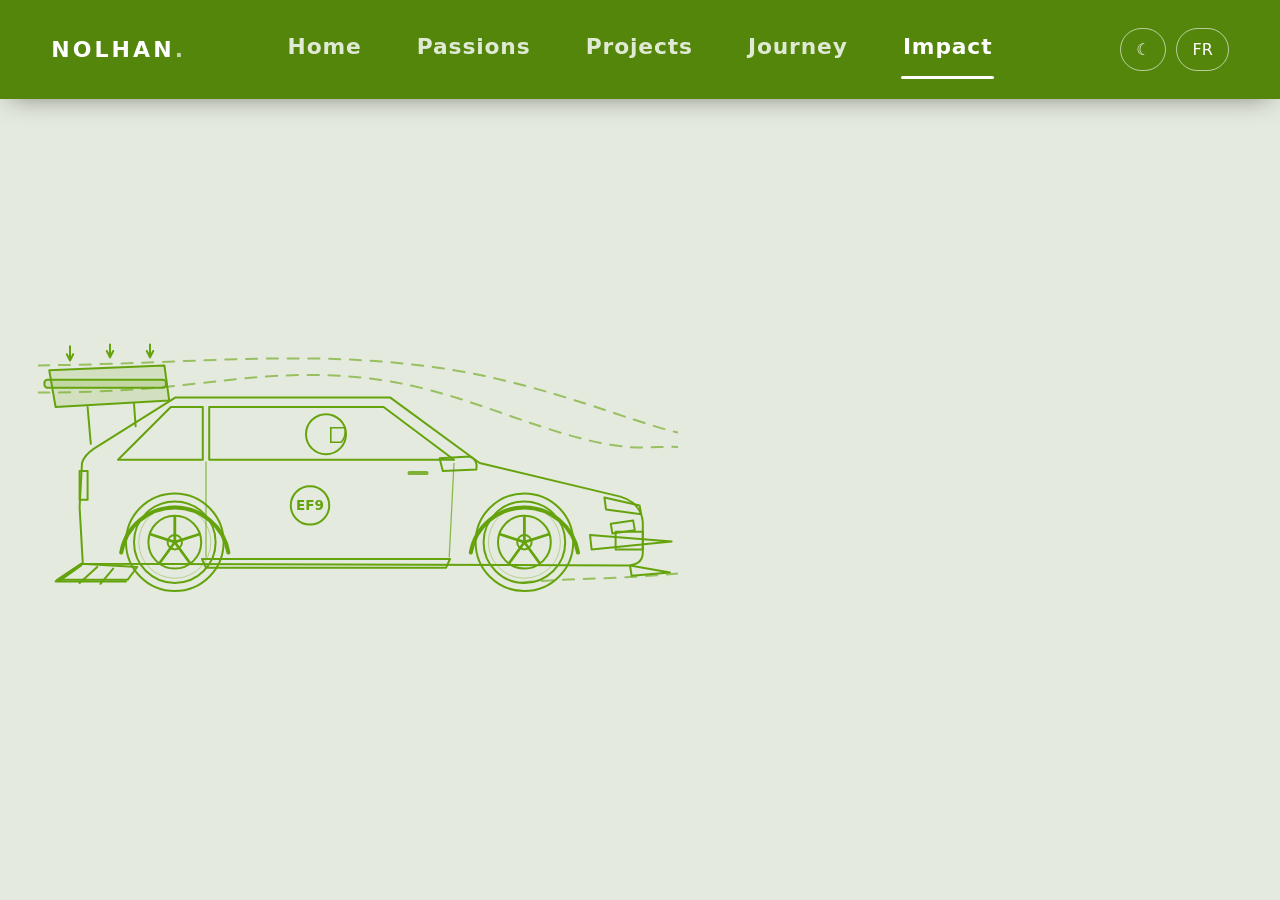
==== apports.html @ c59e37da "First Push Initialisation du site Web" ====
<!doctype html>
<html lang="fr" data-theme="light">
<head>
  <meta charset="utf-8">
  <meta name="viewport" content="width=device-width, initial-scale=1, viewport-fit=cover">
  <title>Nolhan — Portfolio</title>
  <link rel="stylesheet" href="css/base.css">
  <link rel="stylesheet" href="css/layout.css">
  <link rel="stylesheet" href="css/subpage.css">
</head>
<body data-page="apports">
  <header id="header" class="site-header"></header>
  <div id="bg" aria-hidden="true"></div>
  <main id="app"></main>
  <footer id="footer" class="site-footer"></footer>
  <script type="module" src="js/pages/apports.js"></script>
</body>
</html>
---- css/base.css ----
/* Design tokens, thèmes, couleur dominante par page */
:root{--bg:#f6f4fa;--fg:#1a1624;--mut:#625c78;--paper:#f4f1ea;--ink:#23324a;--card:#fff;--hl:#f59e0b;--accent:#4c1d95;color-scheme:light}
:root[data-theme=dark]{--bg:#0e0b16;--fg:#efeaf8;--mut:#a59fba;--paper:#12203a;--ink:#cfe0ff;--card:#1a1424;color-scheme:dark}
body[data-page=home]{--accent:#4c1d95}
body[data-page=passions]{--accent:#e8590c}
body[data-page=projets]{--accent:#0d9488}
body[data-page=parcours]{--accent:#2563eb}
body[data-page=apports]{--accent:#65a30d}
*{box-sizing:border-box}
body{margin:0;font:16px/1.6 system-ui,-apple-system,"Segoe UI",sans-serif;color:var(--fg);background:color-mix(in srgb,var(--accent) 12%,var(--bg));transition:background .5s;overflow-x:hidden}
h1,h2,h3{line-height:1.15;margin:0 0 .4em;letter-spacing:-.02em}
h1{font-size:clamp(34px,5vw,60px)}h2{font-size:clamp(24px,3vw,34px)}
p{color:var(--mut);margin:0 0 1em}
.accent{color:color-mix(in srgb,var(--accent) 65%,var(--fg))}
.eyebrow{font-size:13px;font-weight:700;letter-spacing:.12em;color:color-mix(in srgb,var(--accent) 65%,var(--fg))}
.hint{font-size:14px;color:var(--mut)}
---- css/layout.css ----
/* Éléments communs : header, footer, hero, boutons */
.btn{display:inline-block;background:var(--accent);color:#fff;border:0;border-radius:99px;padding:11px 24px;font:600 15px inherit;cursor:pointer;text-decoration:none}
/* ===== Header : plus présent, onglets centrés, barre blanche sous l'onglet actif ===== */
.site-header{position:fixed;inset:0 0 auto;z-index:20;display:grid;grid-template-columns:1fr auto 1fr;align-items:center;gap:24px;
  padding:calc(20px + env(safe-area-inset-top,0px)) clamp(20px,4vw,56px) 20px;color:#fff;
  background:color-mix(in srgb,var(--accent) 82%,#000);box-shadow:0 6px 28px -10px #0008;transition:transform .35s,background .5s}
.site-header.hide{transform:translateY(-110%)}
.logo{justify-self:start;font-size:22px;font-weight:800;letter-spacing:.14em;color:#fff;text-decoration:none}.logo b{opacity:.65}
.nav{display:flex;gap:clamp(24px,4vw,64px);justify-content:center}
.nav a{position:relative;display:block;padding:10px 2px 14px;font-size:clamp(17px,1.7vw,23px);font-weight:600;letter-spacing:.04em;color:#fff;text-decoration:none;white-space:nowrap;
  opacity:.82;transition:transform .25s ease,opacity .25s}
.nav a::after{content:"";position:absolute;left:0;right:0;bottom:0;height:3px;border-radius:2px;background:#fff;transform:scaleX(0);transition:transform .3s ease}
.nav a:hover{transform:translateY(5px);opacity:1}                 /* le texte descend un peu au survol */
.nav a.on{opacity:1}.nav a.on::after{transform:scaleX(1)}         /* barre blanche sous l'onglet actif */
.tools{justify-self:end;display:flex;gap:10px}
.btn-ghost{border:1.5px solid #fff9;background:none;color:#fff;border-radius:99px;padding:8px 15px;cursor:pointer;font:inherit;font-size:16px}
.btn-ghost:hover{background:#fff2}
main{position:relative;z-index:2}
.hero{min-height:100vh;display:flex;align-items:center;justify-content:flex-end;padding:130px 6vw 40px}
.hero__text{width:min(44%,540px)}
.site-footer{position:relative;z-index:2;display:flex;flex-wrap:wrap;gap:14px 28px;justify-content:space-between;align-items:center;padding:28px 6vw calc(28px + env(safe-area-inset-bottom,0px));background:var(--card);border-top:3px solid var(--accent);font-size:14px;color:var(--mut)}
.site-footer a{color:var(--fg);margin-right:18px;text-decoration:none;font-weight:600}.site-footer a:hover{color:var(--accent)}

@media(max-width:800px){.hero__text{width:100%;background:color-mix(in srgb,var(--bg) 78%,transparent);padding:20px;border-radius:16px}
.site-header{grid-template-columns:1fr auto;gap:10px 12px}.nav{grid-column:1/-1;grid-row:2;gap:10px;justify-content:space-between}.nav a{font-size:14.5px;padding-inline:0}}
---- css/subpage.css ----
/* Pages secondaires : fond schéma, sections révélées au scroll, CV */
#bg{position:fixed;inset:0;z-index:0;pointer-events:none;display:flex;align-items:center;will-change:transform}
#bg .bg-art{height:80vh;width:auto;max-width:50vw;margin:6vh 0 0 3vw}
.defs{position:absolute;width:0;height:0}
.ln{fill:none;stroke:var(--accent);stroke-width:2.5;stroke-linejoin:round;stroke-linecap:round}
.fa{fill:color-mix(in srgb,var(--accent) 14%,transparent)}
.flow{stroke-dasharray:14 12;animation:flow 1.2s linear infinite;opacity:.6}@keyframes flow{to{stroke-dashoffset:-26}}
.sections{max-width:1000px;margin:0 auto;padding:0 6vw 90px;display:grid;gap:90px}
.item{display:grid;grid-template-columns:1fr 1fr;gap:34px;align-items:center;opacity:0;transform:translateY(40px);transition:opacity .8s,transform .8s}
.item.in{opacity:1;transform:none}.item:nth-child(even) .item__img{order:2}
.item__img{aspect-ratio:4/3;border-radius:18px;display:grid;place-items:center;color:#fff;font-size:13px;background:linear-gradient(135deg,var(--accent),color-mix(in srgb,var(--accent) 35%,var(--bg)));box-shadow:0 20px 40px -20px var(--accent)}
.cv{max-width:1000px;margin:0 auto 90px;padding:0 6vw}
.cv__viewer{width:100%;height:520px;border-radius:14px;background:var(--card);border-top:6px solid var(--accent);margin-bottom:18px}
@media(max-width:800px){#bg .bg-art{width:110vw;max-width:none;height:auto}.item{grid-template-columns:1fr}.item:nth-child(even) .item__img{order:0}}
.dash{stroke-dasharray:10 6 3 6;stroke-width:1.2;opacity:.55}
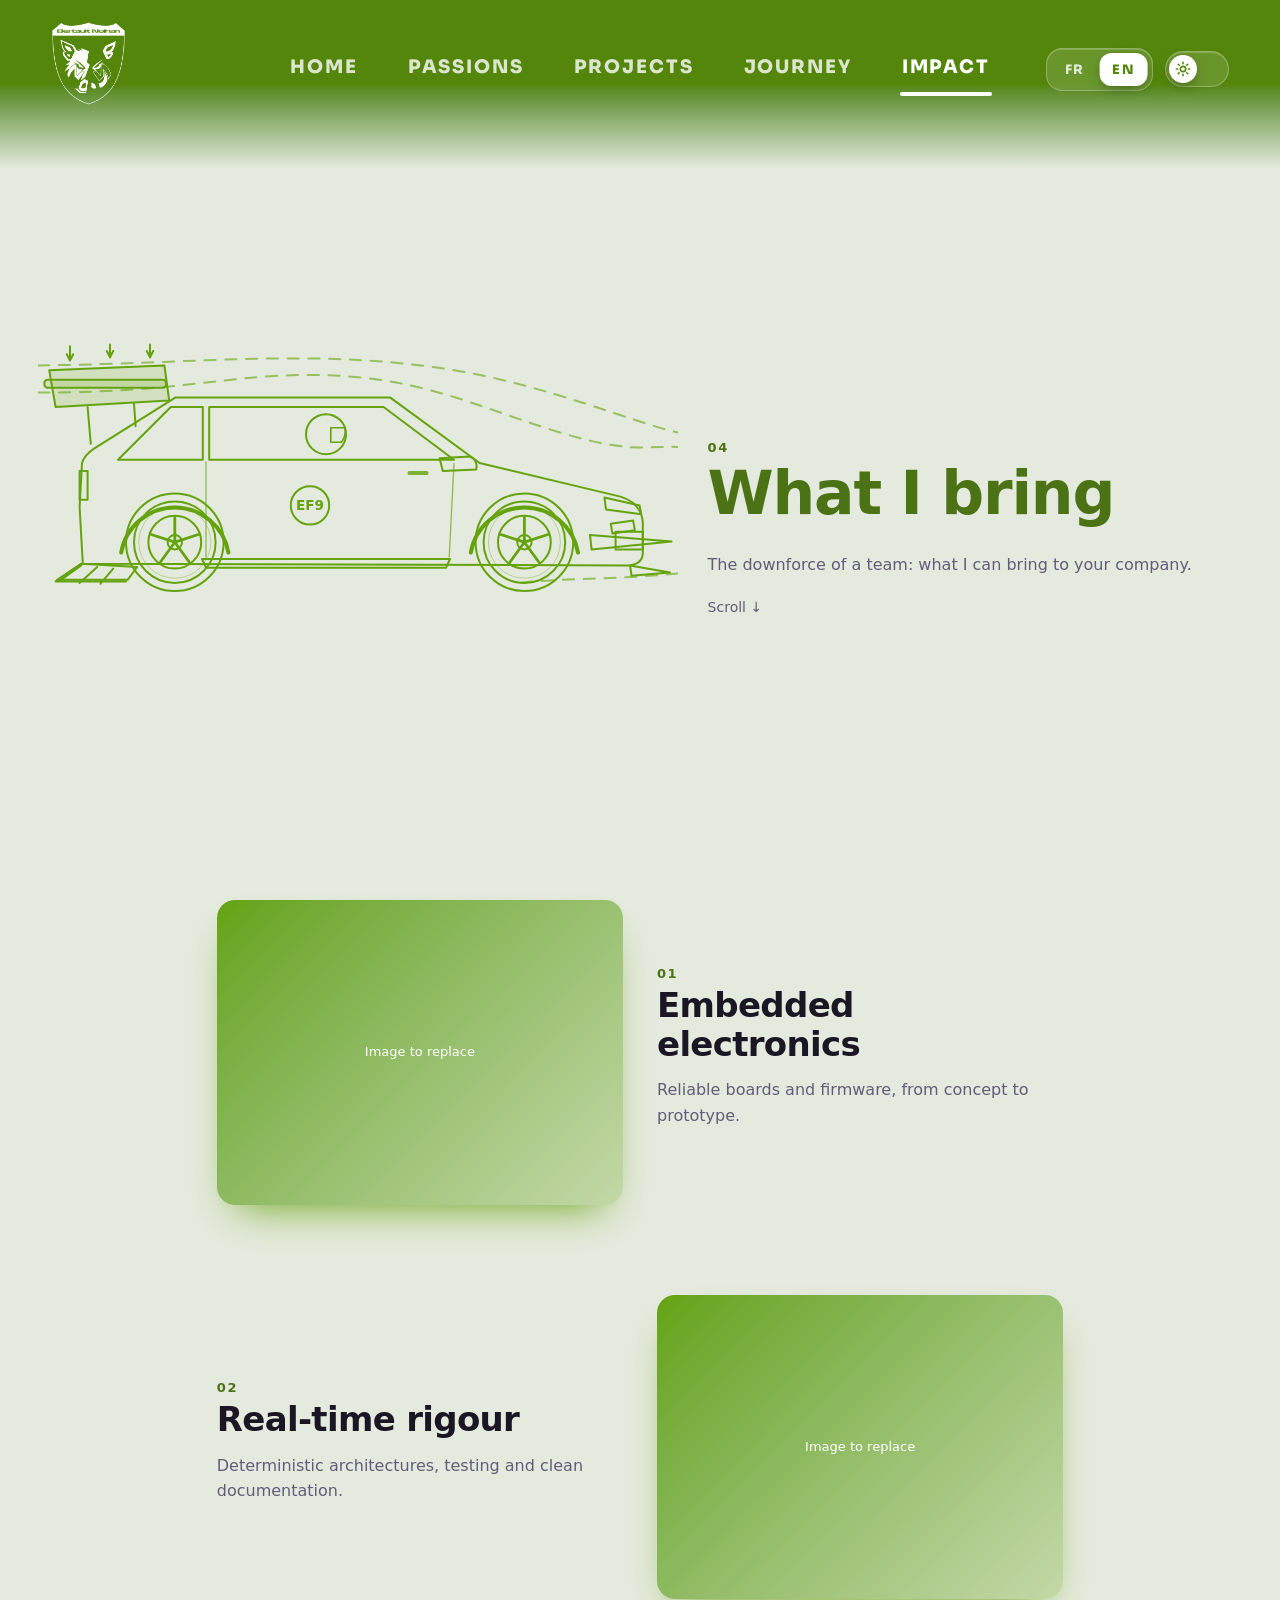
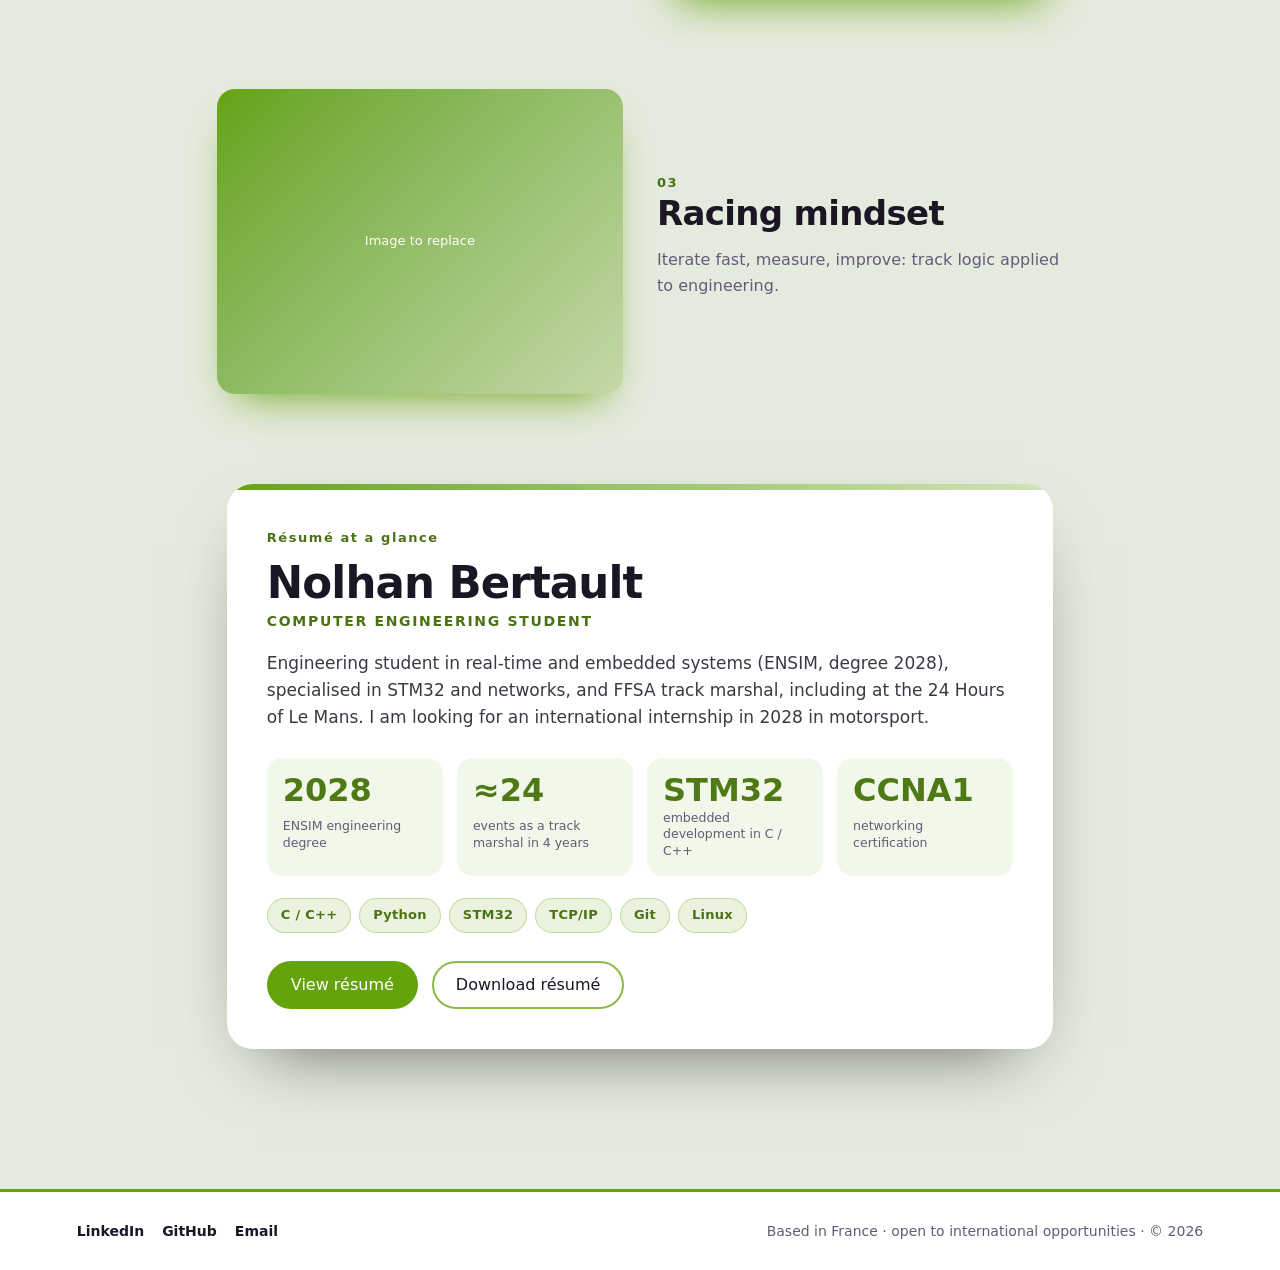
==== commit 3166b906: "Add bilingual web CV and summary section Add a dedicated CV page with localized skills, experience, " ====
--- a/apports.html
+++ b/apports.html
@@ -3,10 +3,11 @@
 <head>
   <meta charset="utf-8">
   <meta name="viewport" content="width=device-width, initial-scale=1, viewport-fit=cover">
-  <title>Nolhan — Portfolio</title>
+  <title>Nolhan — Apports</title>
   <link rel="stylesheet" href="css/base.css">
   <link rel="stylesheet" href="css/layout.css">
   <link rel="stylesheet" href="css/subpage.css">
+  <link rel="stylesheet" href="css/cv.css">
 </head>
 <body data-page="apports">
   <header id="header" class="site-header"></header>
--- a/css/base.css
+++ b/css/base.css
@@ -1,5 +1,5 @@
 /* Design tokens, thèmes, couleur dominante par page */
-:root{--bg:#f6f4fa;--fg:#1a1624;--mut:#625c78;--paper:#f4f1ea;--ink:#23324a;--card:#fff;--hl:#f59e0b;--accent:#4c1d95;color-scheme:light}
+:root{--bg:#f6f4fa;--fg:#1a1624;--mut:#625c78;--paper:#f4f1ea;--ink:#23324a;--card:#fff;--hl:#c20396;--accent:#4c1d95;color-scheme:light}
 :root[data-theme=dark]{--bg:#0e0b16;--fg:#efeaf8;--mut:#a59fba;--paper:#12203a;--ink:#cfe0ff;--card:#1a1424;color-scheme:dark}
 body[data-page=home]{--accent:#4c1d95}
 body[data-page=passions]{--accent:#e8590c}
--- a/css/layout.css
+++ b/css/layout.css
@@ -1,22 +1,37 @@
+@import url('https://fonts.googleapis.com/css2?family=Sora:wght@700;800&display=swap');
 /* Éléments communs : header, footer, hero, boutons */
 .btn{display:inline-block;background:var(--accent);color:#fff;border:0;border-radius:99px;padding:11px 24px;font:600 15px inherit;cursor:pointer;text-decoration:none}
-/* ===== Header : plus présent, onglets centrés, barre blanche sous l'onglet actif ===== */
+/* ===== Header : dégradé jusqu'à la couleur du fond, typo Sora, commandes « verre » ===== */
 .site-header{position:fixed;inset:0 0 auto;z-index:20;display:grid;grid-template-columns:1fr auto 1fr;align-items:center;gap:24px;
-  padding:calc(20px + env(safe-area-inset-top,0px)) clamp(20px,4vw,56px) 20px;color:#fff;
-  background:color-mix(in srgb,var(--accent) 82%,#000);box-shadow:0 6px 28px -10px #0008;transition:transform .35s,background .5s}
+  padding:calc(22px + env(safe-area-inset-top,0px)) clamp(20px,4vw,56px) 52px;color:#fff;font-family:"Sora","Segoe UI",system-ui,sans-serif;
+  --hd:color-mix(in srgb,var(--accent) 82%,#000);
+  background:linear-gradient(to bottom,var(--hd) 0,var(--hd) 50%,color-mix(in srgb,var(--accent) 12%,var(--bg)) 100%);  /* se fond dans la couleur du fond de la page */
+  transition:transform .35s,background .5s}
 .site-header.hide{transform:translateY(-110%)}
-.logo{justify-self:start;font-size:22px;font-weight:800;letter-spacing:.14em;color:#fff;text-decoration:none}.logo b{opacity:.65}
-.nav{display:flex;gap:clamp(24px,4vw,64px);justify-content:center}
-.nav a{position:relative;display:block;padding:10px 2px 14px;font-size:clamp(17px,1.7vw,23px);font-weight:600;letter-spacing:.04em;color:#fff;text-decoration:none;white-space:nowrap;
-  opacity:.82;transition:transform .25s ease,opacity .25s}
-.nav a::after{content:"";position:absolute;left:0;right:0;bottom:0;height:3px;border-radius:2px;background:#fff;transform:scaleX(0);transition:transform .3s ease}
-.nav a:hover{transform:translateY(5px);opacity:1}                 /* le texte descend un peu au survol */
-.nav a.on{opacity:1}.nav a.on::after{transform:scaleX(1)}         /* barre blanche sous l'onglet actif */
-.tools{justify-self:end;display:flex;gap:10px}
-.btn-ghost{border:1.5px solid #fff9;background:none;color:#fff;border-radius:99px;padding:8px 15px;cursor:pointer;font:inherit;font-size:16px}
-.btn-ghost:hover{background:#fff2}
+.logo{justify-self:start;font-size:24px;font-weight:800;letter-spacing:.16em;color:#fff;text-decoration:none}.logo b{opacity:.6}
+.nav{display:flex;gap:clamp(22px,3.6vw,58px);justify-content:center}
+.nav a{position:relative;display:block;padding:10px 2px 14px;font-size:clamp(14px,1.45vw,19px);font-weight:800;letter-spacing:.1em;text-transform:uppercase;
+  color:#fff;text-decoration:none;white-space:nowrap;opacity:.8;transition:transform .25s ease,opacity .25s}
+.nav a::after{content:"";position:absolute;left:0;right:0;bottom:0;height:4px;border-radius:3px;background:#fff;transform:scaleX(0);transition:transform .3s ease}
+.nav a:hover{transform:translateY(5px);opacity:1}
+.nav a.on{opacity:1}.nav a.on::after{transform:scaleX(1)}
+.tools{justify-self:end;display:flex;gap:12px;align-items:center}
+/* sélecteur de langue : capsule en verre avec curseur blanc qui glisse */
+.seg{position:relative;display:grid;grid-template-columns:1fr 1fr;padding:4px;border-radius:16px;cursor:pointer;color:#fff;font:800 13px/1 "Sora","Segoe UI",system-ui,sans-serif;letter-spacing:.1em;
+  background:#ffffff22;border:1px solid #ffffff44;backdrop-filter:blur(10px);box-shadow:inset 0 1px 0 #ffffff33}
+.seg span{position:relative;z-index:1;padding:10px 13px;text-align:center;opacity:.8;transition:color .3s,opacity .3s}
+.seg__thumb{position:absolute;top:4px;bottom:4px;left:4px;width:calc(50% - 4px);border-radius:12px;background:#fff;box-shadow:0 4px 14px -4px #0007;transition:transform .35s cubic-bezier(.3,1.4,.5,1)}
+.seg[data-lang=en] .seg__thumb{transform:translateX(100%)}
+.seg[data-lang=fr] span:nth-of-type(1),.seg[data-lang=en] span:nth-of-type(2){opacity:1;color:var(--hd)}
+/* interrupteur de thème : piste en verre, bouton rond avec icône soleil / lune */
+.switch{position:relative;width:64px;height:36px;padding:0;border-radius:99px;cursor:pointer;color:var(--hd);
+  background:#ffffff22;border:1px solid #ffffff44;backdrop-filter:blur(10px);box-shadow:inset 0 1px 0 #ffffff33;transition:background .3s}
+.switch.dark{background:#0006}
+.switch__thumb{position:absolute;top:3px;left:3px;width:28px;height:28px;border-radius:50%;display:grid;place-items:center;background:#fff;box-shadow:0 4px 14px -4px #0008;transition:transform .35s cubic-bezier(.3,1.4,.5,1)}
+.switch.dark .switch__thumb{transform:translateX(28px)}
+.seg:hover,.switch:hover{border-color:#ffffffaa}
 main{position:relative;z-index:2}
-.hero{min-height:100vh;display:flex;align-items:center;justify-content:flex-end;padding:130px 6vw 40px}
+.hero{min-height:100vh;display:flex;align-items:center;justify-content:flex-end;padding:calc(var(--header-h,110px) + 24px) 6vw 40px}
 .hero__text{width:min(44%,540px)}
 .site-footer{position:relative;z-index:2;display:flex;flex-wrap:wrap;gap:14px 28px;justify-content:space-between;align-items:center;padding:28px 6vw calc(28px + env(safe-area-inset-bottom,0px));background:var(--card);border-top:3px solid var(--accent);font-size:14px;color:var(--mut)}
 .site-footer a{color:var(--fg);margin-right:18px;text-decoration:none;font-weight:600}.site-footer a:hover{color:var(--accent)}
--- a/css/cv.css
+++ b/css/cv.css
@@ -0,0 +1,79 @@
+/* ===== CV : résumé (page Apports) + CV en interface web (cv.html) ===== */
+.reveal{opacity:0;transform:translateY(30px);transition:opacity .7s var(--d,0ms),transform .7s var(--d,0ms)}
+.reveal.in{opacity:1;transform:none}
+
+/* éléments partagés */
+.chips{display:flex;flex-wrap:wrap;gap:8px}
+.chip{padding:6px 13px;border-radius:99px;font-size:13px;font-weight:700;letter-spacing:.02em;
+  background:color-mix(in srgb,var(--accent) 13%,transparent);color:color-mix(in srgb,var(--accent) 65%,var(--fg));border:1px solid color-mix(in srgb,var(--accent) 30%,transparent)}
+.btn--ghost{background:transparent;color:var(--fg);border:2px solid color-mix(in srgb,var(--accent) 75%,transparent);padding:9px 22px;transition:background .25s,color .25s}
+.btn--ghost:hover{background:var(--accent);color:#fff}
+.btn{transition:transform .2s,box-shadow .2s}.btn:hover{transform:translateY(-2px);box-shadow:0 10px 24px -10px var(--accent)}
+.cvs__actions{display:flex;flex-wrap:wrap;gap:14px;margin-top:28px}
+
+/* ---------- résumé sur la page Apports ---------- */
+.cvs{max-width:980px;margin:0 auto 140px;padding:0 6vw}
+.cvs__card{position:relative;overflow:hidden;padding:40px;border-radius:26px;background:var(--card);box-shadow:0 30px 70px -36px #000a}
+.cvs__card::before{content:"";position:absolute;inset:0 0 auto;height:6px;background:linear-gradient(90deg,var(--accent),color-mix(in srgb,var(--accent) 30%,#fff))}
+.cvs__card h2{margin:8px 0 2px;font-size:clamp(28px,3.4vw,46px)}
+.cvs__role{margin:0 0 18px;font-weight:800;letter-spacing:.12em;text-transform:uppercase;font-size:14px;color:color-mix(in srgb,var(--accent) 65%,var(--fg))}
+.cvs__text{max-width:760px;font-size:17px;color:var(--fg);opacity:.85}
+.cvs__facts{display:grid;grid-template-columns:repeat(4,1fr);gap:14px;list-style:none;padding:0;margin:26px 0 22px}
+.cvs__facts li{display:grid;gap:4px;padding:16px;border-radius:16px;background:color-mix(in srgb,var(--accent) 9%,transparent)}
+.cvs__facts b{font-size:clamp(22px,2.6vw,32px);font-weight:900;line-height:1;color:color-mix(in srgb,var(--accent) 70%,var(--fg))}
+.cvs__facts span{font-size:12.5px;line-height:1.35;color:var(--mut)}
+
+/* ---------- page CV ---------- */
+body[data-sub=cv] #bg{display:none}
+.cvp{max-width:1180px;margin:0 auto;padding:calc(var(--header-h,110px) + 28px) 5vw 140px}
+.cvp-hero{position:relative;overflow:hidden;padding:clamp(28px,4vw,52px);border-radius:30px;color:#fff;
+  background:linear-gradient(135deg,color-mix(in srgb,var(--accent) 88%,#000),color-mix(in srgb,var(--accent) 52%,#000));box-shadow:0 36px 70px -40px var(--accent)}
+.cvp-hero::after{content:"";position:absolute;right:-90px;top:-90px;width:320px;height:320px;border-radius:50%;border:44px solid #ffffff14}
+.cvp-back{display:inline-block;margin-bottom:22px;color:#fff;font-weight:700;font-size:14px;text-decoration:none;opacity:.75;transition:opacity .2s,transform .2s}
+.cvp-back:hover{opacity:1;transform:translateX(-4px)}
+.cvp-hero h1{margin:0;font-size:clamp(34px,6.2vw,76px);font-weight:800;letter-spacing:.03em;text-transform:uppercase;line-height:1}
+.cvp-role{color:#fff;margin:12px 0 18px;font-weight:800;letter-spacing:.2em;text-transform:uppercase;font-size:clamp(13px,1.4vw,17px);opacity:.85}
+.cvp-lead{max-width:820px;margin:0;font-size:clamp(15px,1.35vw,18px);color:#fffe;line-height:1.7}
+.cvp-hero .btn{background:#fff;color:color-mix(in srgb,var(--accent) 85%,#000)}
+.cvp-hero .btn--ghost{background:transparent;color:#fff;border-color:#fff9}
+.cvp-hero .btn--ghost:hover{background:#fff;color:color-mix(in srgb,var(--accent) 85%,#000)}
+
+.cvp-grid{display:grid;grid-template-columns:330px 1fr;gap:36px;margin-top:38px;align-items:start}
+.cvp-side{display:grid;gap:22px}
+.cvp-box{padding:26px;border-radius:22px;background:var(--card);box-shadow:0 18px 44px -28px #0008}
+.cvp-box h2{margin:0 0 20px;font-size:14px;font-weight:800;letter-spacing:.22em;text-transform:uppercase;color:color-mix(in srgb,var(--accent) 65%,var(--fg))}
+.cvp-skill{margin-bottom:18px}.cvp-skill:last-child{margin-bottom:0}
+.cvp-skill h4{margin:0 0 8px;font-size:12px;font-weight:800;letter-spacing:.12em;text-transform:uppercase;color:var(--mut)}
+.cvp-contact{display:grid;gap:10px}
+.cvp-contact a,.cvp-contact span{color:var(--fg);font-weight:600;font-size:15px;word-break:break-all;text-decoration:none;border-bottom:2px solid transparent;width:fit-content;transition:border-color .2s,color .2s}
+.cvp-contact a:hover{color:color-mix(in srgb,var(--accent) 70%,var(--fg));border-color:var(--accent)}
+
+.cvp-title{margin:0 0 22px;font-size:clamp(22px,2.5vw,32px)}
+.cvp-main section+section{margin-top:54px}
+
+/* frise : dates à gauche, ligne verticale, cartes à droite (comme sur le CV papier) */
+.tls{position:relative;display:grid;gap:22px}
+.tls::before{content:"";position:absolute;left:171px;top:10px;bottom:10px;width:2px;background:linear-gradient(var(--accent),color-mix(in srgb,var(--accent) 10%,transparent))}
+.tl{display:grid;grid-template-columns:140px 22px 1fr;column-gap:16px;align-items:start}
+.tl__when{display:grid;gap:2px;text-align:right;padding-top:4px}
+.tl__when b{font-size:13px;font-weight:700;color:var(--mut)}
+.tl__when span{font-weight:800;font-size:15px;line-height:1.25}
+.tl__when small{font-size:13px;color:var(--mut)}
+.tl__dot{justify-self:center;width:14px;height:14px;margin-top:8px;border-radius:50%;background:var(--accent);box-shadow:0 0 0 5px color-mix(in srgb,var(--accent) 24%,transparent);transition:transform .25s,box-shadow .25s}
+.tl:hover .tl__dot{transform:scale(1.25);box-shadow:0 0 0 8px color-mix(in srgb,var(--accent) 24%,transparent)}
+.tl__card{padding:20px 24px;border-radius:18px;background:var(--card);box-shadow:0 16px 40px -28px #0009;border:1px solid color-mix(in srgb,var(--fg) 8%,transparent);transition:transform .25s,box-shadow .25s}
+.tl:hover .tl__card{transform:translateX(6px);box-shadow:0 22px 48px -26px #000a}
+.tl__card h3{margin:0 0 10px;font-size:clamp(15px,1.4vw,18px);line-height:1.35;color:color-mix(in srgb,var(--accent) 65%,var(--fg))}
+.tl__card ul{margin:0;padding-left:20px;display:grid;gap:6px;color:var(--mut);font-size:14.5px;line-height:1.55}
+.tl__card li::marker{color:var(--accent)}
+.badge-cv{display:inline-block;margin-top:2px;padding:5px 14px;border-radius:99px;background:var(--accent);color:#fff;font-size:12.5px;font-weight:800;letter-spacing:.03em}
+
+@media(max-width:980px){
+  .cvp-grid{grid-template-columns:1fr}.cvs__facts{grid-template-columns:repeat(2,1fr)}
+}
+@media(max-width:700px){
+  .tls::before{left:10px}
+  .tl{grid-template-columns:22px 1fr;column-gap:12px}
+  .tl__dot{grid-column:1;grid-row:1/3}.tl__when{grid-column:2;grid-row:1;text-align:left;margin-bottom:8px}.tl__card{grid-column:2;grid-row:2}
+  .cvs__card{padding:26px}
+}
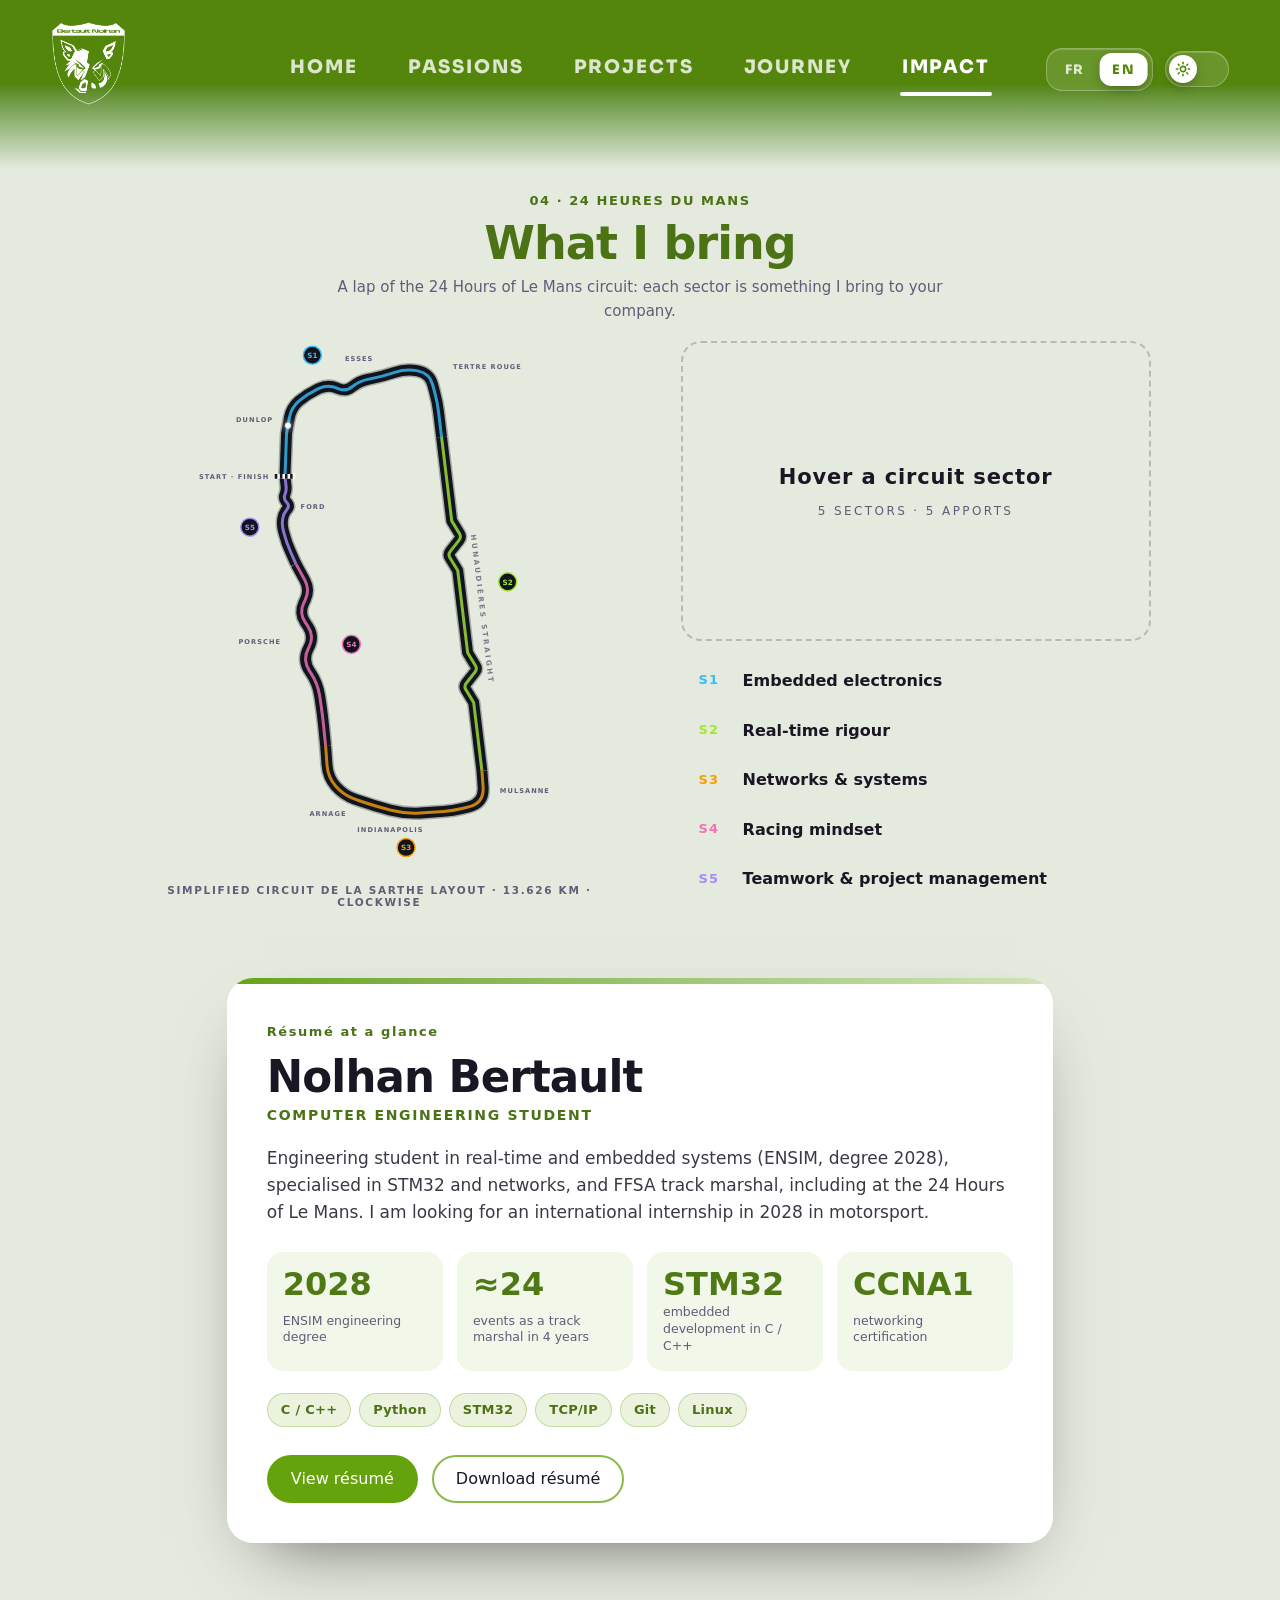
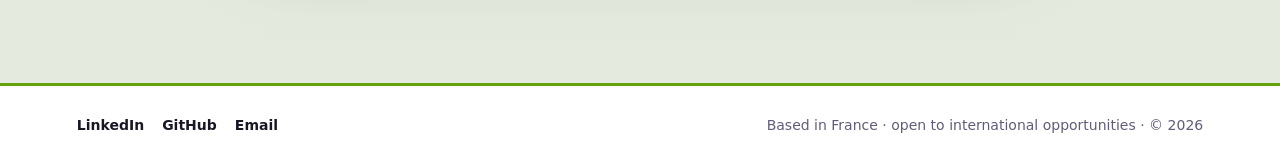
==== commit ebd3e2f7: "Add interactive portfolio page experiences Introduce an interactive passions speedometer and Le Mans" ====
--- a/apports.html
+++ b/apports.html
@@ -8,6 +8,7 @@
   <link rel="stylesheet" href="css/layout.css">
   <link rel="stylesheet" href="css/subpage.css">
   <link rel="stylesheet" href="css/cv.css">
+  <link rel="stylesheet" href="css/apports.css">
 </head>
 <body data-page="apports">
   <header id="header" class="site-header"></header>
--- a/css/apports.css
+++ b/css/apports.css
@@ -0,0 +1,50 @@
+/* ===== Apports : circuit des 24 Heures du Mans interactif ===== */
+body[data-page=apports] #bg{display:none}
+.ap{max-width:1180px;margin:0 auto;padding:calc(var(--header-h,110px) + 18px) 4vw 70px}
+.ap-head{text-align:center;margin-bottom:10px}
+.ap-head h1{margin:4px 0 6px;font-size:clamp(30px,4vw,46px)}.ap-head p{margin:0 auto;max-width:680px;font-size:15px}
+.ap-board{display:grid;grid-template-columns:minmax(280px,500px) minmax(300px,470px);gap:clamp(22px,4vw,64px);justify-content:center;align-items:center}
+
+/* --- circuit --- */
+.ap-map{display:grid;justify-items:center}
+.ap-svg{display:block;width:auto;max-width:100%;height:calc(100vh - var(--header-h,110px) - 190px);min-height:440px;overflow:visible}
+.sector{cursor:pointer;outline:none}
+.trk-edge,.trk-road,.trk-line,.trk-hit{fill:none;stroke-linejoin:round;stroke-linecap:butt}
+.trk-edge{stroke:color-mix(in srgb,var(--fg) 30%,transparent);stroke-width:23}
+.trk-road{stroke:#10141d;stroke-width:18}
+.trk-line{stroke:var(--sc);stroke-width:5;opacity:.8;transition:stroke-width .25s,opacity .25s,filter .25s}
+.trk-hit{stroke:#000;stroke-opacity:0;stroke-width:44;pointer-events:stroke}
+.sector.on .trk-line,.sector:hover .trk-line,.sector:focus-visible .trk-line{stroke-width:12;opacity:1;filter:drop-shadow(0 0 10px var(--sc))}
+.ap-board.has-active .sector:not(.on) .trk-line{opacity:.28}
+.trk-lbl{fill:var(--mut);font:700 11px system-ui,sans-serif;letter-spacing:.16em}
+.trk-lbl--big{font-size:12px;letter-spacing:.34em;opacity:.8}
+.start__a{stroke:#fff;stroke-width:8}.start__b{stroke:#10141d;stroke-width:8;stroke-dasharray:4.25 4.25}
+.badge{cursor:pointer}.badge circle{fill:#10141d;stroke:var(--sc);stroke-width:2.5;transition:fill .25s}
+.badge text{fill:var(--sc);font:800 12px system-ui,sans-serif;pointer-events:none;transition:fill .25s}
+.badge.on circle{fill:var(--sc)}.badge.on text{fill:#0b0e14}
+.trk-car{fill:#fff;filter:drop-shadow(0 0 6px #fff);pointer-events:none}
+.ap-note{margin:10px 0 0;font:700 10.5px system-ui,sans-serif;letter-spacing:.16em;text-transform:uppercase;color:var(--mut);text-align:center}
+
+/* --- panneau de l'apport --- */
+.ap-panel{display:grid;gap:18px;align-content:center}
+.ap-stack{display:grid;min-height:250px}
+.ap-idle,.ap-card{grid-area:1/1;opacity:0;transform:translateY(12px);pointer-events:none;transition:opacity .3s,transform .3s}
+.ap-idle{display:grid;align-content:center;gap:8px;padding:26px;border-radius:20px;border:2px dashed color-mix(in srgb,var(--fg) 22%,transparent);text-align:center;opacity:1;transform:none}
+.ap-idle b{font-size:clamp(16px,1.8vw,21px);letter-spacing:.04em}.ap-idle span{font-size:12px;letter-spacing:.2em;text-transform:uppercase;color:var(--mut)}
+.ap-board.has-active .ap-idle{opacity:0;transform:translateY(-10px)}
+.ap-card{padding:26px 28px;border-radius:20px;background:var(--card);border-left:7px solid var(--sc);box-shadow:0 26px 60px -34px #000a}
+.ap-card.on{opacity:1;transform:none;pointer-events:auto}
+.ap-card header{display:flex;align-items:center;gap:12px;flex-wrap:wrap}
+.ap-badge{padding:4px 11px;border-radius:6px;background:var(--sc);color:#0b0e14;font:900 12px system-ui,sans-serif;letter-spacing:.1em}
+.ap-card small{font:700 11px system-ui,sans-serif;letter-spacing:.16em;text-transform:uppercase;color:var(--mut)}
+.ap-card h2{margin:14px 0 8px;font-size:clamp(24px,2.6vw,34px)}
+.ap-card p{margin:0 0 16px;font-size:16px;color:var(--fg);opacity:.85}
+.ap-list{list-style:none;margin:0;padding:0;display:grid;gap:6px}
+.ap-list li{display:grid;grid-template-columns:44px 1fr;align-items:center;padding:9px 14px;border-radius:12px;border-left:4px solid transparent;cursor:pointer;outline:none;font-weight:700;transition:background .2s,border-color .2s,transform .2s}
+.ap-list li b{color:var(--sc);font-size:13px;letter-spacing:.08em}
+.ap-list li:hover,.ap-list li.on,.ap-list li:focus-visible{background:color-mix(in srgb,var(--sc) 14%,transparent);border-color:var(--sc);transform:translateX(4px)}
+
+@media(max-width:900px){
+  .ap-board{grid-template-columns:1fr}.ap-svg{height:auto;width:min(420px,92vw);min-height:0}.ap-stack{min-height:0}
+  .ap-idle{display:none}.ap-card{display:none}.ap-card.on{display:block}
+}
